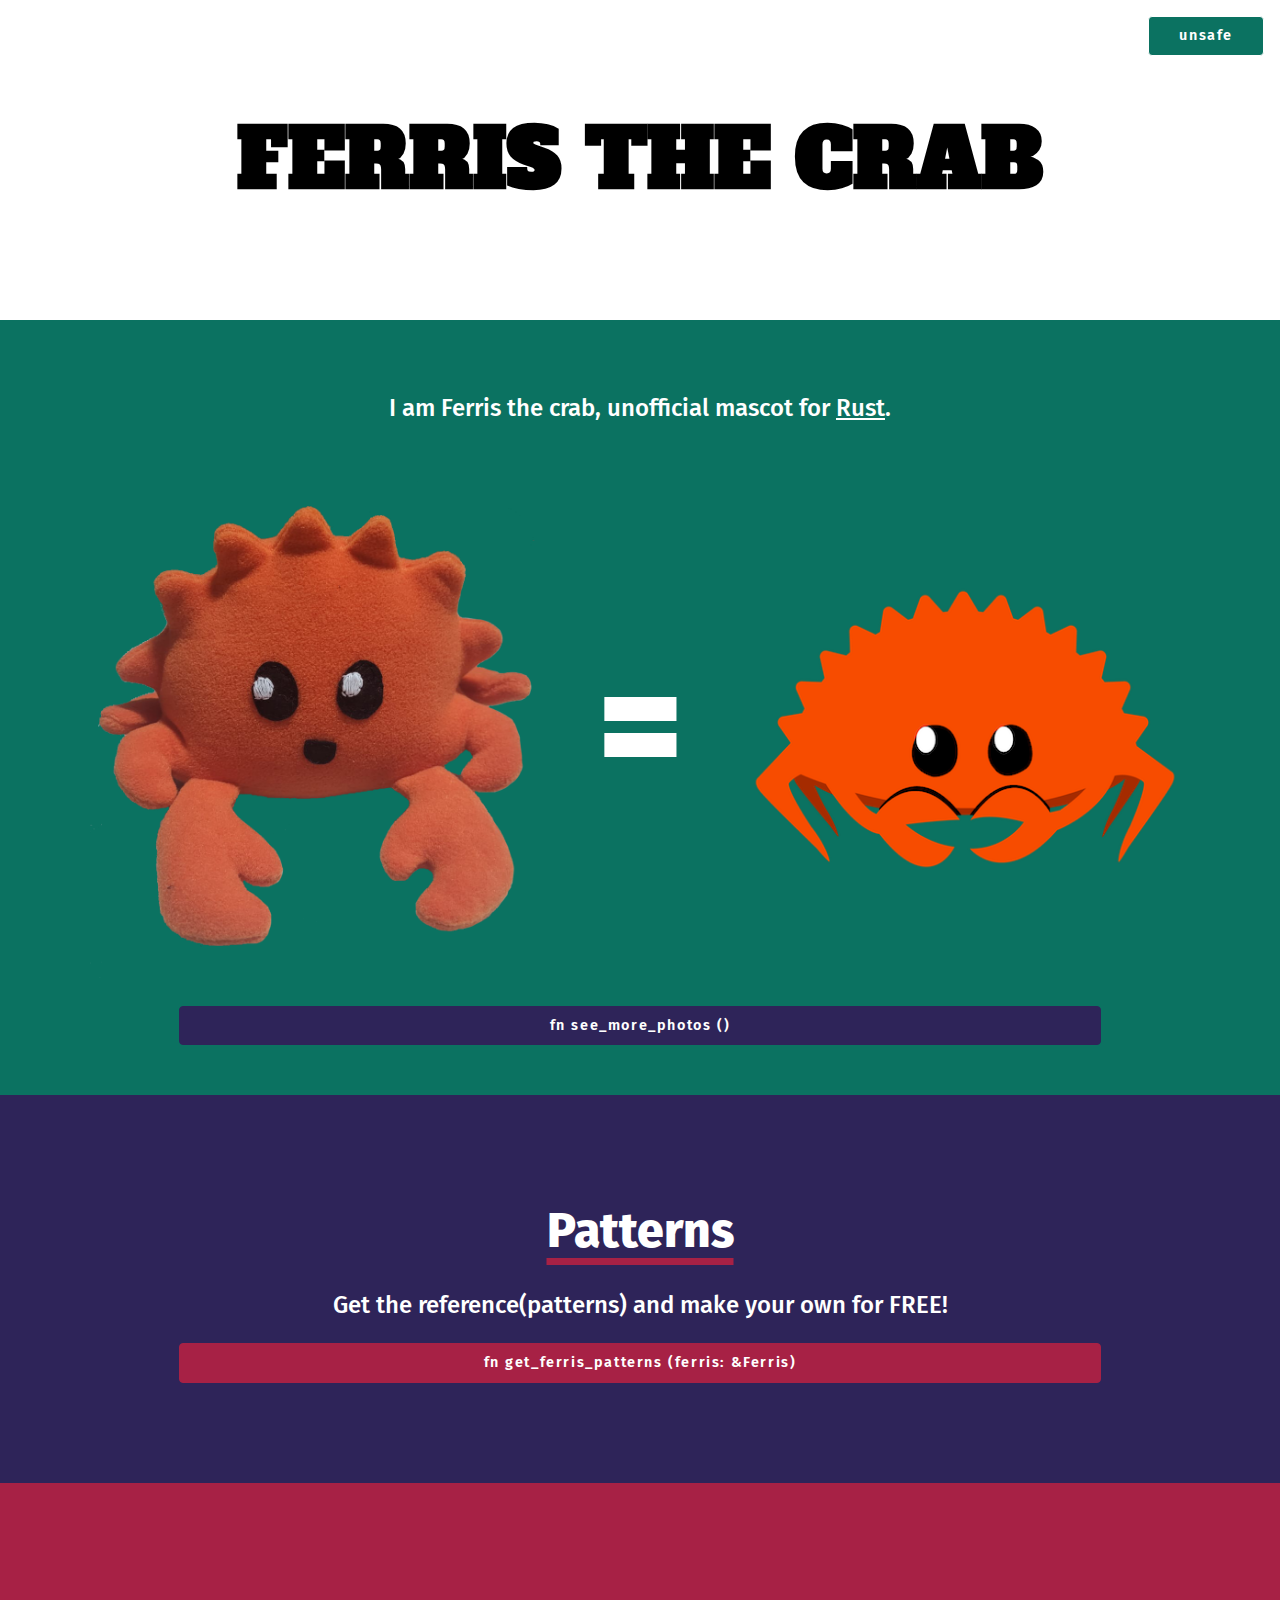
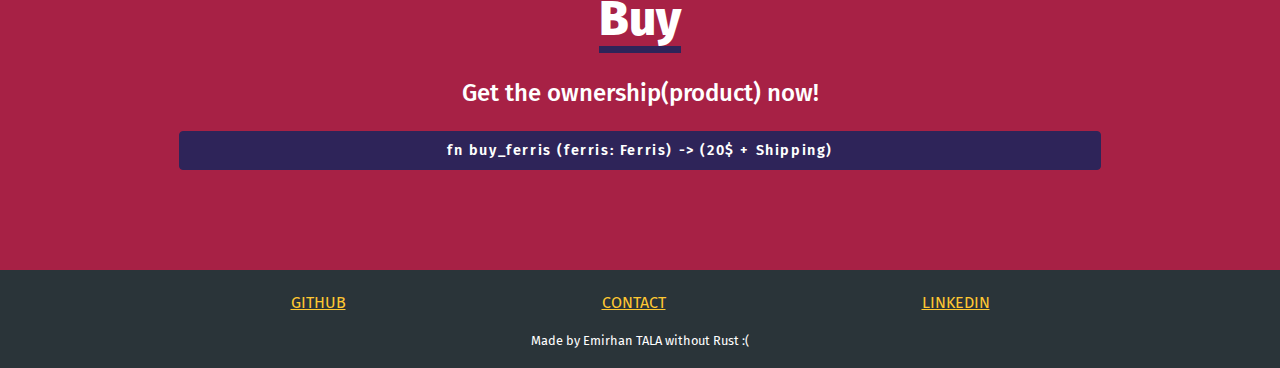
==== index.html @ 53e14c40 "init" ====
<!DOCTYPE html>
<html lang="en">
<head>
    <meta charset="UTF=8">
    <meta http-equiv="X-UA-Compatible" content="IE=edge">
    <meta name="viewport" content="width=device-width, initial-scale=1.0">
    <title>Ferris The Crab</title>
    <link rel="preconnect" href="https://fonts.googleapis.com">
    <link rel="preconnect" href="https://fonts.gstatic.com" crossorigin>
    <link href="https://fonts.googleapis.com/css2?family=Alfa+Slab+One&family=Fira+Sans:ital,wght@0,400;0,600;0,800;1,400&display=swap" rel="stylesheet">
    <link rel="stylesheet" href="source/style.css">
</head>
<body>
    <navbar>
        <div class="nav-list">
            <a href="donate.html" class="button green-btn nav-item">unsafe</a>
        </div>
      </navbar>
    <section class="white">
        <h1 class="header">FERRIS THE CRAB</h1>
    </section>
    <section class="green">
        <h2>I am Ferris the crab, unofficial mascot for <a class="rust-link" href="//www.rust-lang.org/">Rust</a>.</h2>
        <div class="pictures">
            <img class="picture" src="source/img/ferrispng.png">
            <p class="picture equals">=</p>
            <img class="picture" src="source/img/ferris.png">
        </div>
        <a href="photos.html" class="button purple-btn">fn see_more_photos ()</a>
    </section>
    <section class="purple">
        <h1 class="red-underline">Patterns</h1>
        <h2>Get the reference(patterns) and make your own for FREE!</h2>
        <a href="source/img/patterns.png" class="button red-btn">fn get_ferris_patterns (ferris: &Ferris)</a>
    </section>
    <section class="red">
        <h1 class="purple-underline">Buy</h1>
        <h2>Get the ownership(product) now!</h2>
        <a href="buy.html" class="button purple-btn">fn buy_ferris (ferris: Ferris) -> (20$ + Shipping)</a>
    </section>
    <section class="dark">
        <p><span class="footer"><a href="https://github.com/Emivvvvv" class="footer-text">GITHUB</a></span><span class="footer"><a href="mailto: emirhantala99ff99@gmail.com" class="footer-text">CONTACT</a></span><span class="footer"><a href="https://www.linkedin.com/in/emirhantala/" class="footer-text">LINKEDIN</a></span></p>
        <p class="footer-text-small">Made by Emirhan TALA without Rust :( </p>
    </section>
</body>

</html>
---- source/style.css ----
body {
    margin: 0;
    font-family: 'Fira Sans';
    color: white;
    background: #202731;
    text-align: center;
    line-height: 1.5;
}

section {
    position: relative;
    display: fex;
    flex-direction: column;
    align-items: center;
    padding: 100px 5vw;
}

h1 {
    text-decoration-line: underline;
    text-underline-position: under;
    font-weight: 800;
    font-size: 3rem;
    text-decoration-thickness: 7px;
    margin: 0;
    padding: 0;
}

h2 {
    font-weight: 500;
    font-size: 1.5rem;
}

a {
    color: white;
}

.nav-list{
    right: 0;
    position: fixed;
    background-color: white;
    margin:0;
    padding: 1rem 0;
    border-radius: 0.2rem;
    display: flex;
    flex-direction: row;
    flex-wrap: wrap;
    justify-content: flex-end;
    align-items: center;
    z-index: 1;
}

.nav-item{
    text-decoration: none;
    color: white;
    transition:all 200ms ease-in;
}
.nav-item a:hover{
    color: #F05454
}
.nav-item:first-child{
    margin-right: 1rem;
    margin-left: 1rem;
}

.pictures {
    display: flex;
    justify-content: center;
    align-items: center;
}

.equals {
    font-weight: 900;
    font-size: 10rem;
}

.picture {
    padding: 0 2vw;
    width: 450px;
}

.header {
    text-decoration-line: none;
    font-family: 'Alfa Slab One', cursive;
    font-size: 5em;
    color: black;
}

.rust-link {
    color: white;
}

.more-photos{
    width: 75%;
    padding: 20px;
}

.dark {
    background: #2a3439;
    padding: 5px 2vw;
    min-height: 20px;
    text-align: center;
}

.red {
    background: #a72145;
}

.purple-underline {
    text-decoration-color: #2e2459;
}

.purple {
    background: #2e2459;
    
}

.red-underline {
    text-decoration-color:#a72145;
}

.green {
    padding: 50px 5vw;
    background: #0b7261;
}

.white {
    background: white;
}

.button {
    display: inline-block;
    width: 80%;
    min-height: 38px;
    padding: 8px 30px;
    text-align: center;
    font-weight: 600;
    letter-spacing: 0.1rem;
    text-decoration: none;
    border-radius: 4px;
    border: 1px solid;
    cursor: pointer;
    box-sizing: border-box;
    font-size: 0.9em;
}

.red-btn {
    background-color: #a72145;
    border-color: #a72145;
    text-decoration: none;
}

.purple-btn {
    background-color: #2e2459;
    border-color: #2e2459;
    text-decoration: none;
}

.green-btn {
    background-color: #0b7261;
    border-color: #0b7261;
    text-decoration: none;
}

.red-btn:hover{
    border-color: white;
}

.purple-btn:hover {
    border-color: white;
}

.green-btn {
    border-color: white;
}

.footer {
    padding: 0px 10vw;
}

.footer-text {
    color: #ffc832;
    text-decoration: underline;
    cursor: pointer;
    transition: color 0.15s;
}

.footer-text:hover {
    color: rgb(255, 164, 28);
}

.footer-text-small {
    font-size: 0.8em;
}
.nav-item {
    display:flex;
}

@media only screen and (max-width: 1124px) {
    .picture {
        width: 350px;
    }
    .equals {
        font-weight: 800;
        font-size: 8rem;
    }
}

@media only screen and (max-width: 950px) {
    .picture {
        width: 300px;
    }
    .equals {
        font-weight: 700;
        font-size: 6rem;
    }
}

@media only screen and (max-width: 750px) {
    .picture {
        width: 200px;
    }
    .equals {
        font-weight: 500;
        font-size: 4rem;
    }
    .header {
        font-size: 4rem;
    }
    .nav-list {
        padding: 0.5rem 0;
    }
    .nav-item:first-child{
        margin-right: 0.75rem;
    }
    h1 {
        font-size: 2rem;
    }
    h2 {
        font-size: 1rem;
    }
}

@media only screen and (max-width: 450px) {
    .picture {
        width: 100px;
    }
    .header {
        font-size: 3rem;
    }
    .equals {
        font-weight: 500;
        font-size: 3rem;
    }
    .footer-text {
        font-size: 0.65rem;
        padding: 0 0.3vw;
    }
    .footer-text-small{
        font-size: 0.5rem;
    }
    .button {
        font-size: 0.75rem;
        min-height: 0;
    }
    .nav-item:first-child{
        margin-left: 0rem;
    }
    .green-btn{
        padding: 0.6rem 0.4rem 0.6rem 0.4rem;
    }
    .nav-list {
        padding-left: 0.70rem;
    }
    .footer {
        padding: 0 8vw;
    }
}
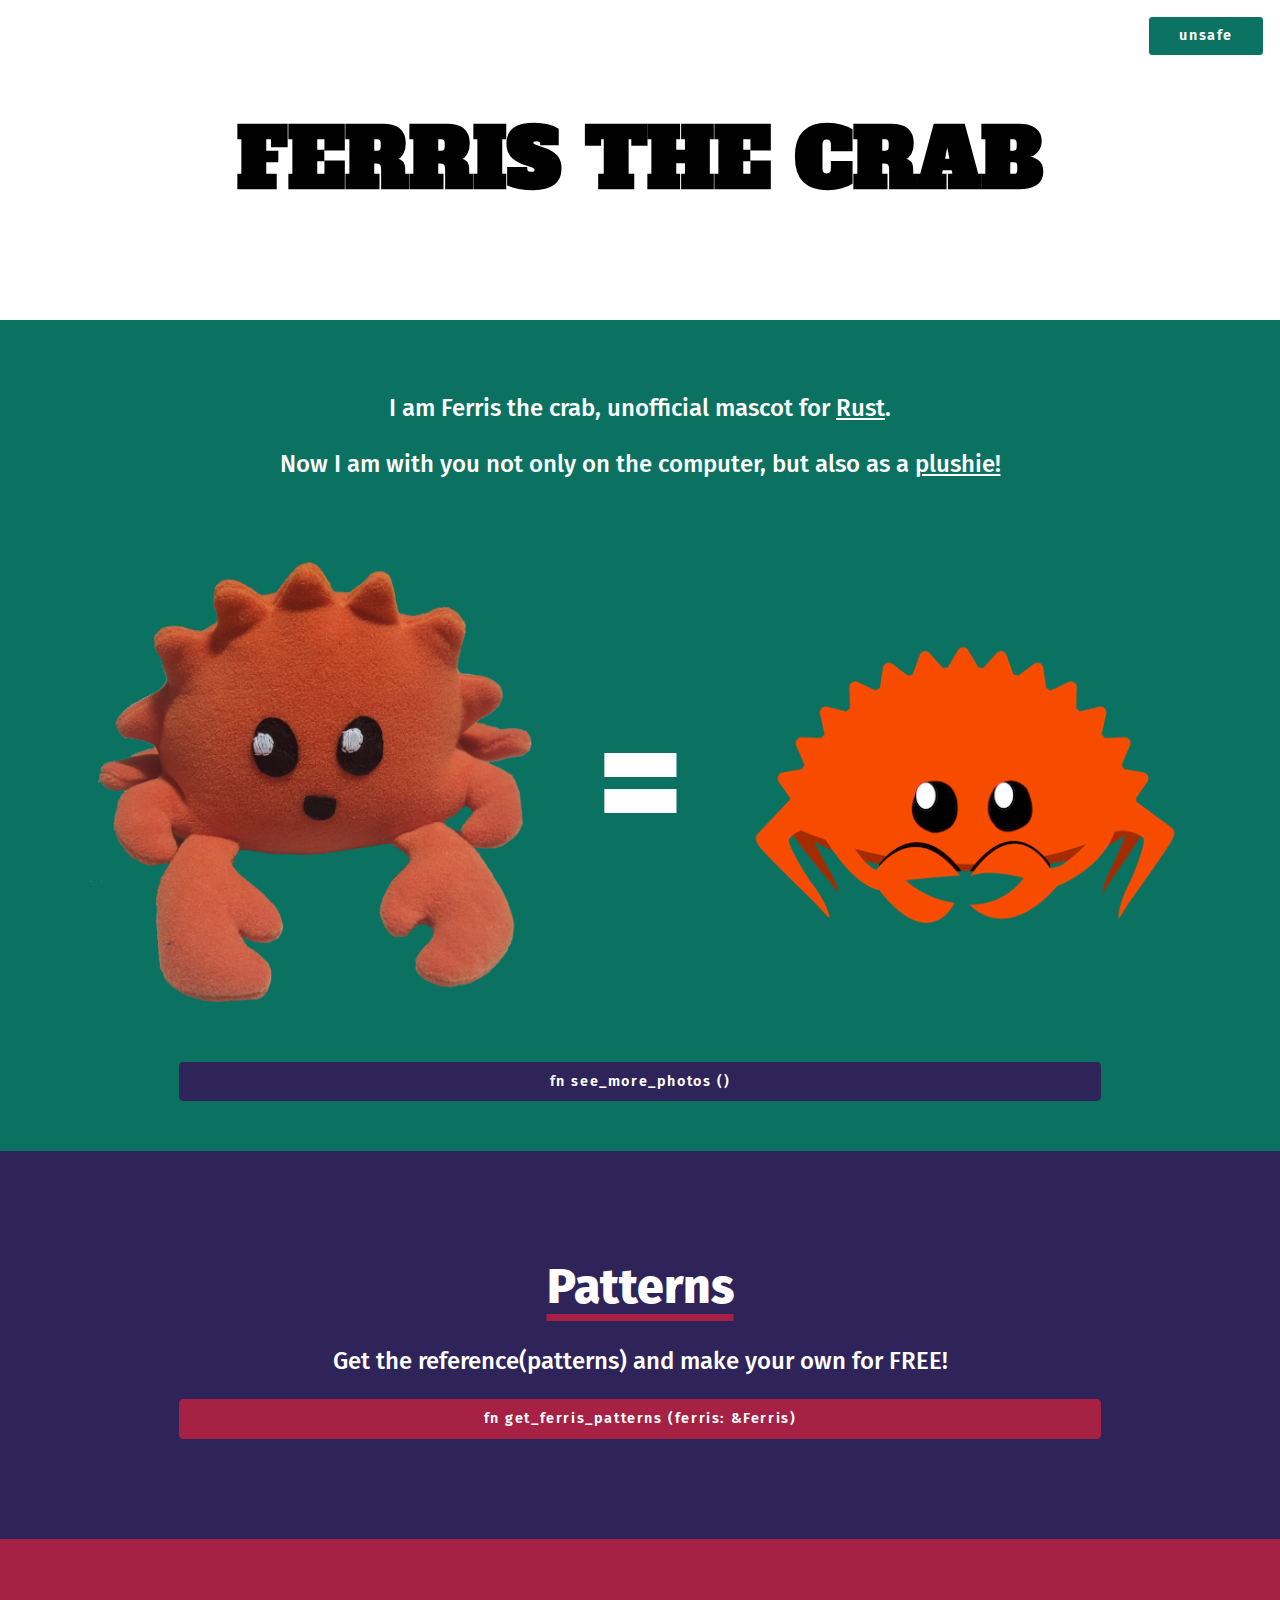
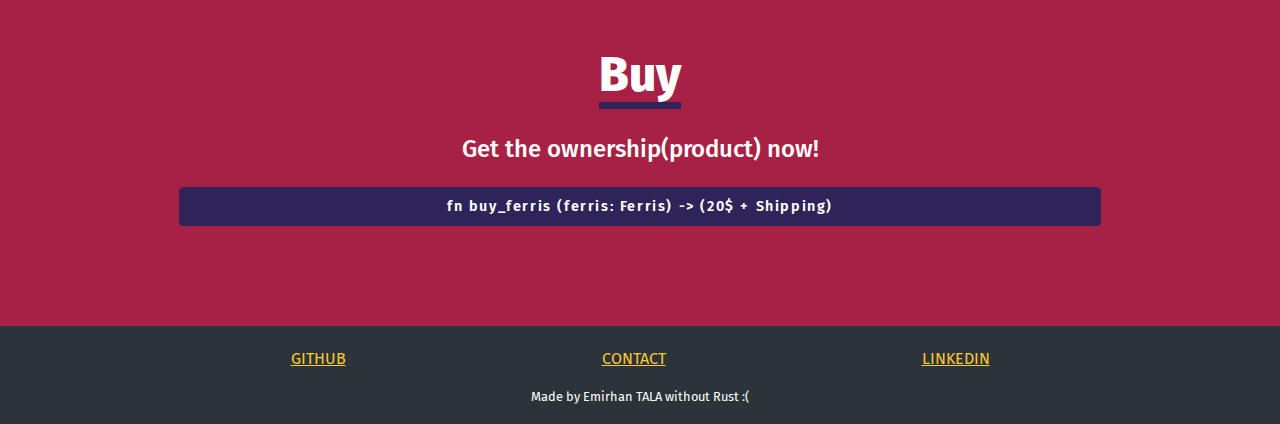
==== commit d490601f: "added reddit link" ====
--- a/index.html
+++ b/index.html
@@ -5,6 +5,7 @@
     <meta http-equiv="X-UA-Compatible" content="IE=edge">
     <meta name="viewport" content="width=device-width, initial-scale=1.0">
     <title>Ferris The Crab</title>
+    <link rel="icon" type="image/x-icon" href="/source/img/ferrispng.png">
     <link rel="preconnect" href="https://fonts.googleapis.com">
     <link rel="preconnect" href="https://fonts.gstatic.com" crossorigin>
     <link href="https://fonts.googleapis.com/css2?family=Alfa+Slab+One&family=Fira+Sans:ital,wght@0,400;0,600;0,800;1,400&display=swap" rel="stylesheet">
@@ -21,6 +22,7 @@
     </section>
     <section class="green">
         <h2>I am Ferris the crab, unofficial mascot for <a class="rust-link" href="//www.rust-lang.org/">Rust</a>.</h2>
+        <h2>Now I am with you not only on the computer, but also as a <a class="rust-link" href="https://www.reddit.com/r/rust/comments/10hzx0w/media_my_mom_made_this_ferris_and_i_love_him/">plushie!</a></h2>
         <div class="pictures">
             <img class="picture" src="source/img/ferrispng.png">
             <p class="picture equals">=</p>
--- a/source/style.css
+++ b/source/style.css
@@ -87,6 +87,12 @@
 
 .rust-link {
     color: white;
+    cursor: pointer;
+    transition: color 0.15s;
+}
+
+.rust-link:hover {
+    color: #f74c00;
 }
 
 .more-photos{
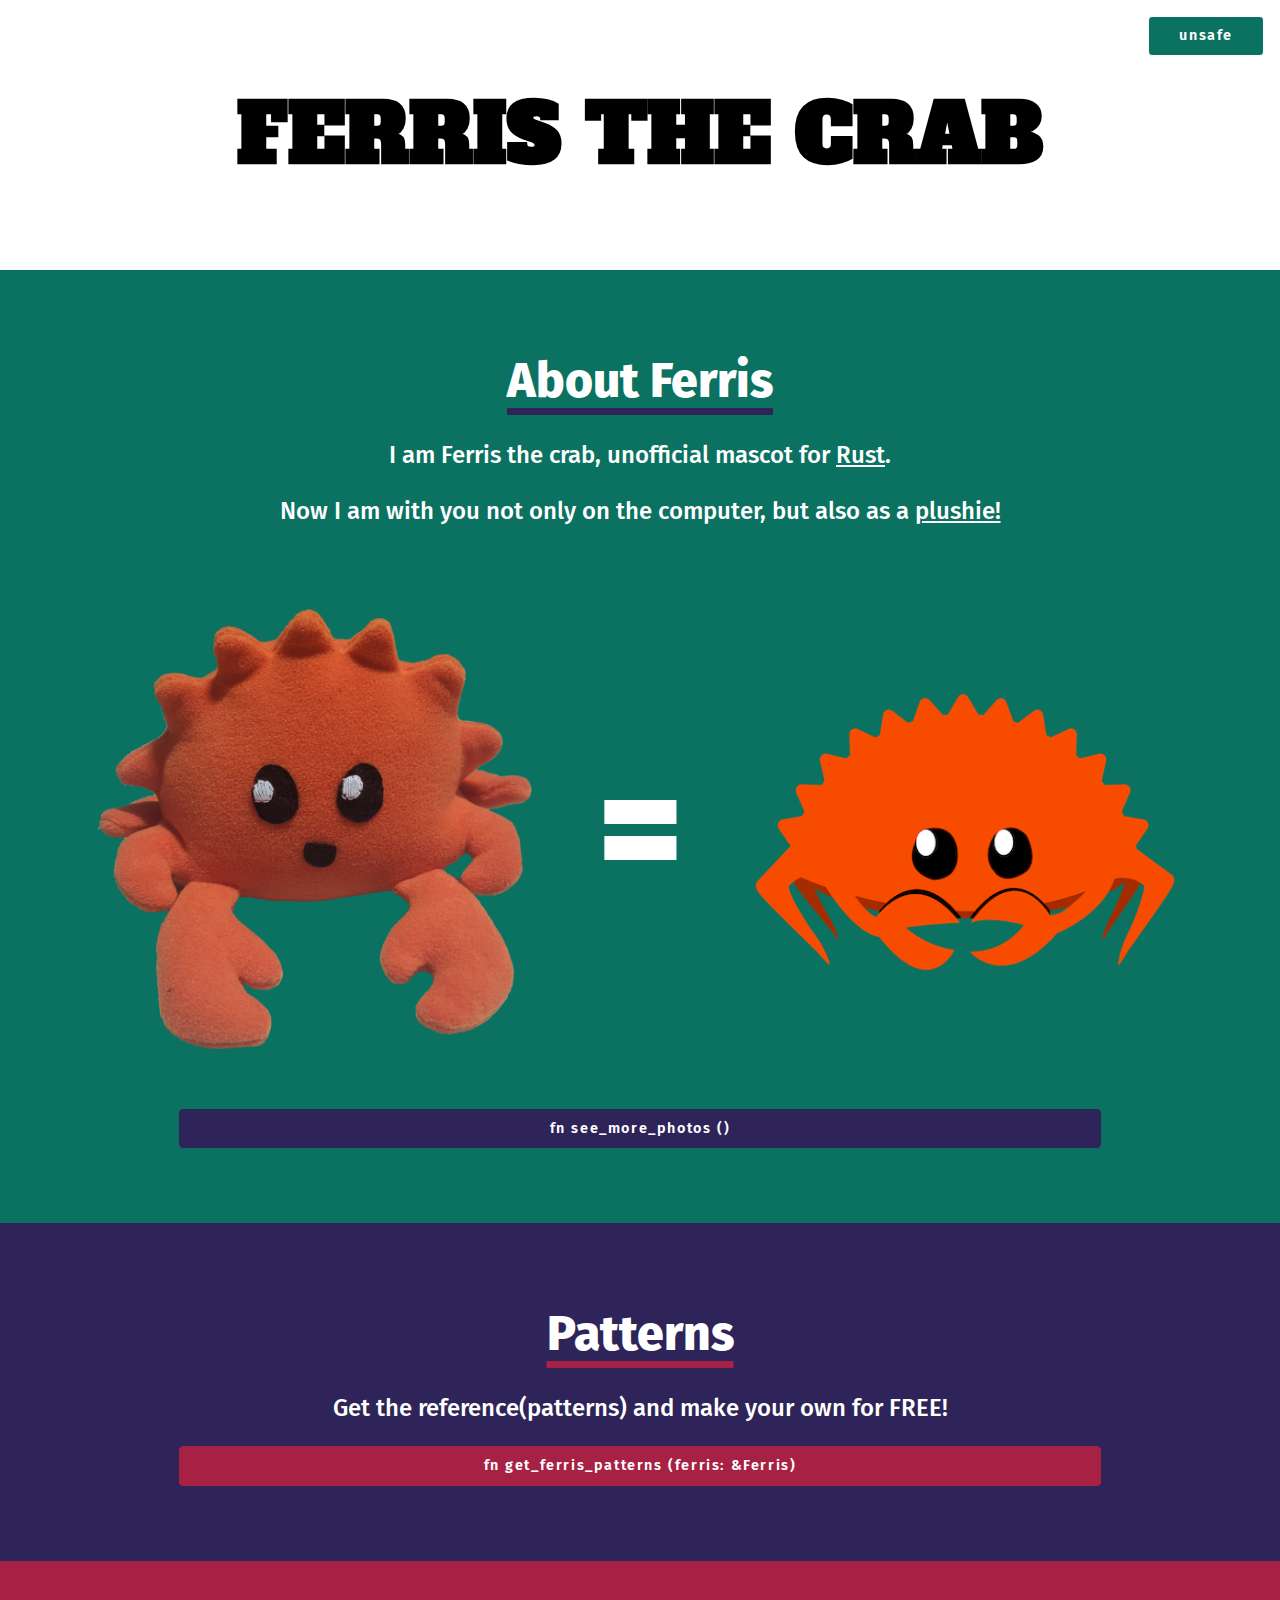
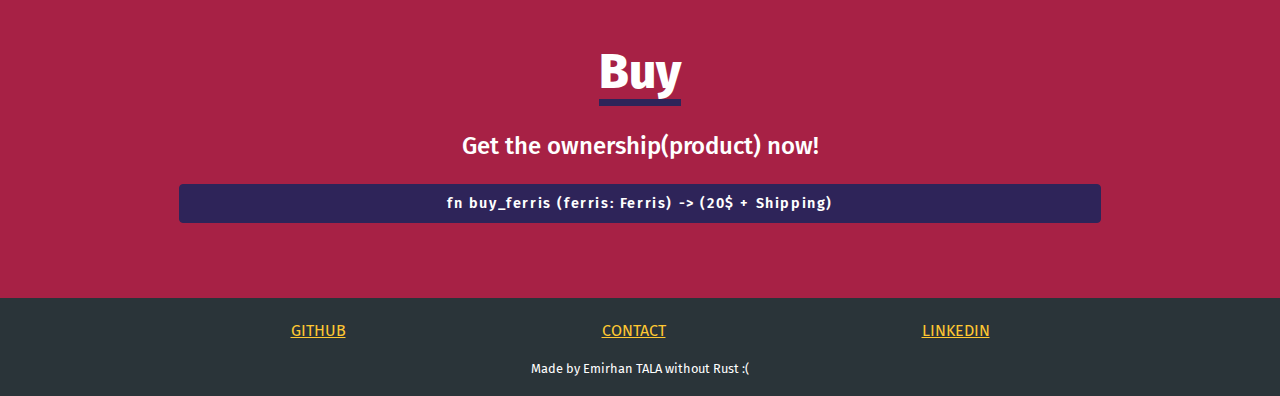
==== commit ce08d54e: "added new header to photos part" ====
--- a/index.html
+++ b/index.html
@@ -21,6 +21,7 @@
         <h1 class="header">FERRIS THE CRAB</h1>
     </section>
     <section class="green">
+        <h1 class="purple-underline">About Ferris</h1>
         <h2>I am Ferris the crab, unofficial mascot for <a class="rust-link" href="//www.rust-lang.org/">Rust</a>.</h2>
         <h2>Now I am with you not only on the computer, but also as a <a class="rust-link" href="https://www.reddit.com/r/rust/comments/10hzx0w/media_my_mom_made_this_ferris_and_i_love_him/">plushie!</a></h2>
         <div class="pictures">
--- a/source/style.css
+++ b/source/style.css
@@ -12,7 +12,7 @@
     display: fex;
     flex-direction: column;
     align-items: center;
-    padding: 100px 5vw;
+    padding: 75px 5vw;
 }
 
 h1 {
@@ -125,7 +125,7 @@
 }
 
 .green {
-    padding: 50px 5vw;
+    /* padding: 75px 25px; */
     background: #0b7261;
 }
 
@@ -246,9 +246,31 @@
     }
 }
 
+@media only screen and (max-width: 510px) {
+    .picture {
+        width: 150px;
+    }
+    .header {
+        font-size: 3.5rem;
+    }
+}
+
+@media only screen and (max-width: 485px) {
+    .footer-text {
+        font-size: 0.80rem;
+        padding: 0 0.3vw;
+    }
+    .footer-text-small{
+        font-size: 0.6rem;
+    }
+    .footer {
+        padding: 0 8vw;
+    }
+}
+
 @media only screen and (max-width: 450px) {
     .picture {
-        width: 100px;
+        width: 120px;
     }
     .header {
         font-size: 3rem;
@@ -264,6 +286,9 @@
     .footer-text-small{
         font-size: 0.5rem;
     }
+    .footer {
+        padding: 0 8vw;
+    }
     .button {
         font-size: 0.75rem;
         min-height: 0;
@@ -277,7 +302,9 @@
     .nav-list {
         padding-left: 0.70rem;
     }
-    .footer {
-        padding: 0 8vw;
+}
+@media only screen and (max-width: 340px) {
+    .picture {
+        width: 100px;
     }
 }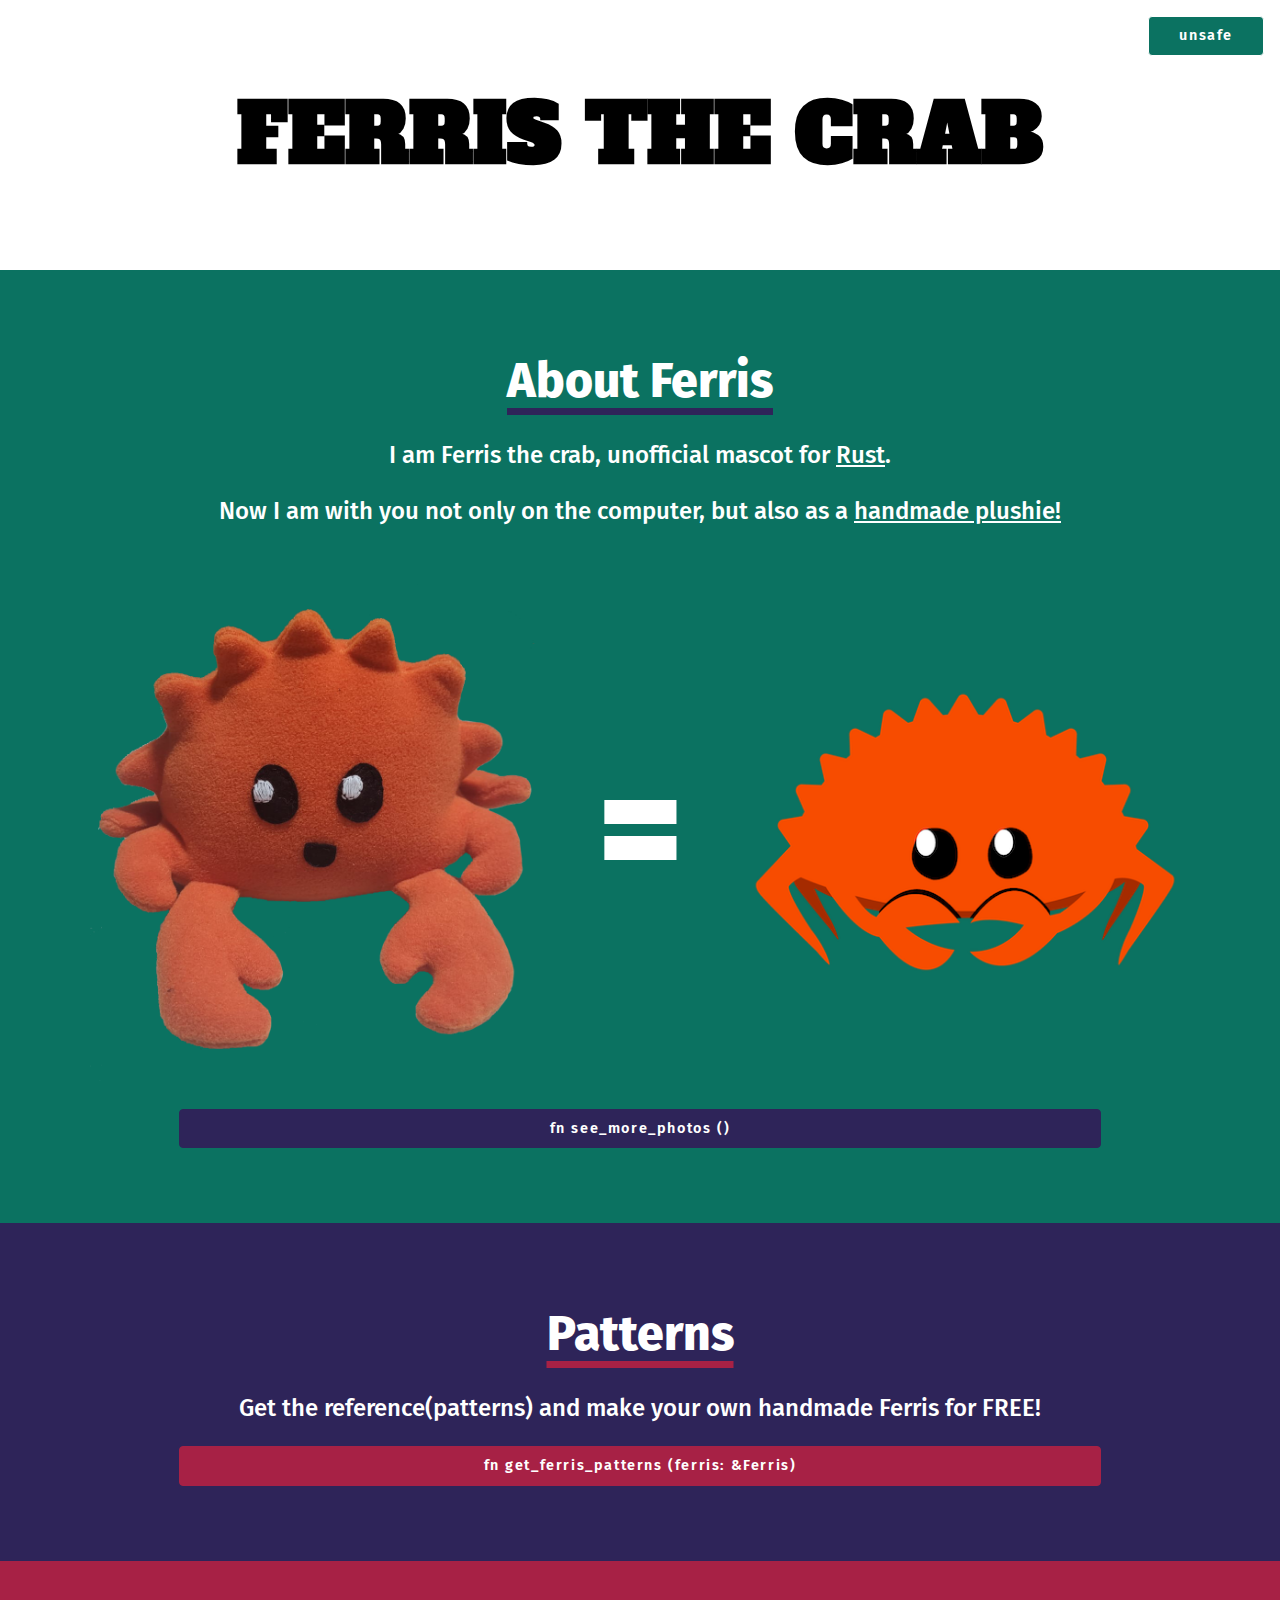
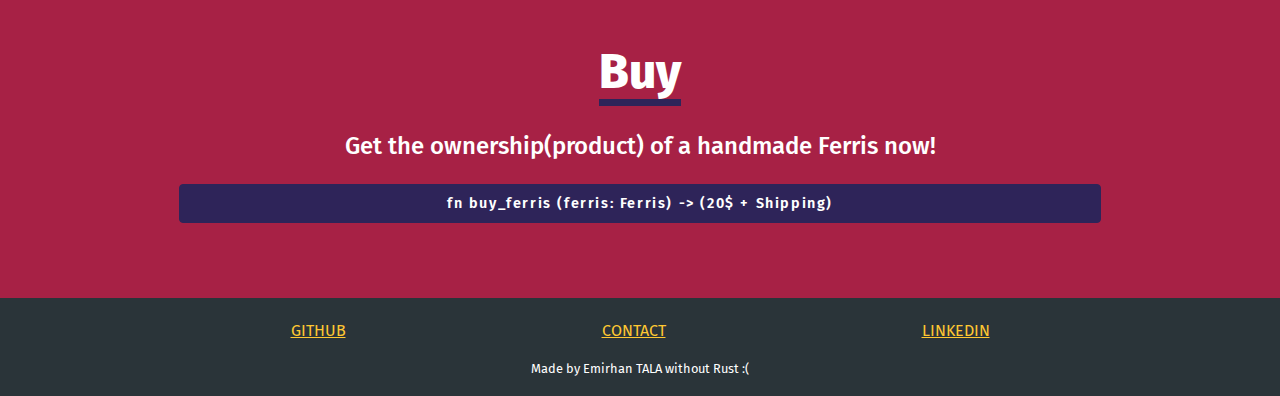
==== commit 8963b0f6: "little text modifications and updated shipping informations" ====
--- a/index.html
+++ b/index.html
@@ -23,7 +23,7 @@
     <section class="green">
         <h1 class="purple-underline">About Ferris</h1>
         <h2>I am Ferris the crab, unofficial mascot for <a class="rust-link" href="//www.rust-lang.org/">Rust</a>.</h2>
-        <h2>Now I am with you not only on the computer, but also as a <a class="rust-link" href="https://www.reddit.com/r/rust/comments/10hzx0w/media_my_mom_made_this_ferris_and_i_love_him/">plushie!</a></h2>
+        <h2>Now I am with you not only on the computer, but also as a <a class="rust-link" href="https://www.reddit.com/r/rust/comments/10hzx0w/media_my_mom_made_this_ferris_and_i_love_him/">handmade plushie!</a></h2>
         <div class="pictures">
             <img class="picture" src="source/img/ferrispng.png">
             <p class="picture equals">=</p>
@@ -33,12 +33,12 @@
     </section>
     <section class="purple">
         <h1 class="red-underline">Patterns</h1>
-        <h2>Get the reference(patterns) and make your own for FREE!</h2>
+        <h2>Get the reference(patterns) and make your own handmade Ferris for FREE!</h2>
         <a href="source/img/patterns.png" class="button red-btn">fn get_ferris_patterns (ferris: &Ferris)</a>
     </section>
     <section class="red">
         <h1 class="purple-underline">Buy</h1>
-        <h2>Get the ownership(product) now!</h2>
+        <h2>Get the ownership(product) of a handmade Ferris now!</h2>
         <a href="buy.html" class="button purple-btn">fn buy_ferris (ferris: Ferris) -> (20$ + Shipping)</a>
     </section>
     <section class="dark">
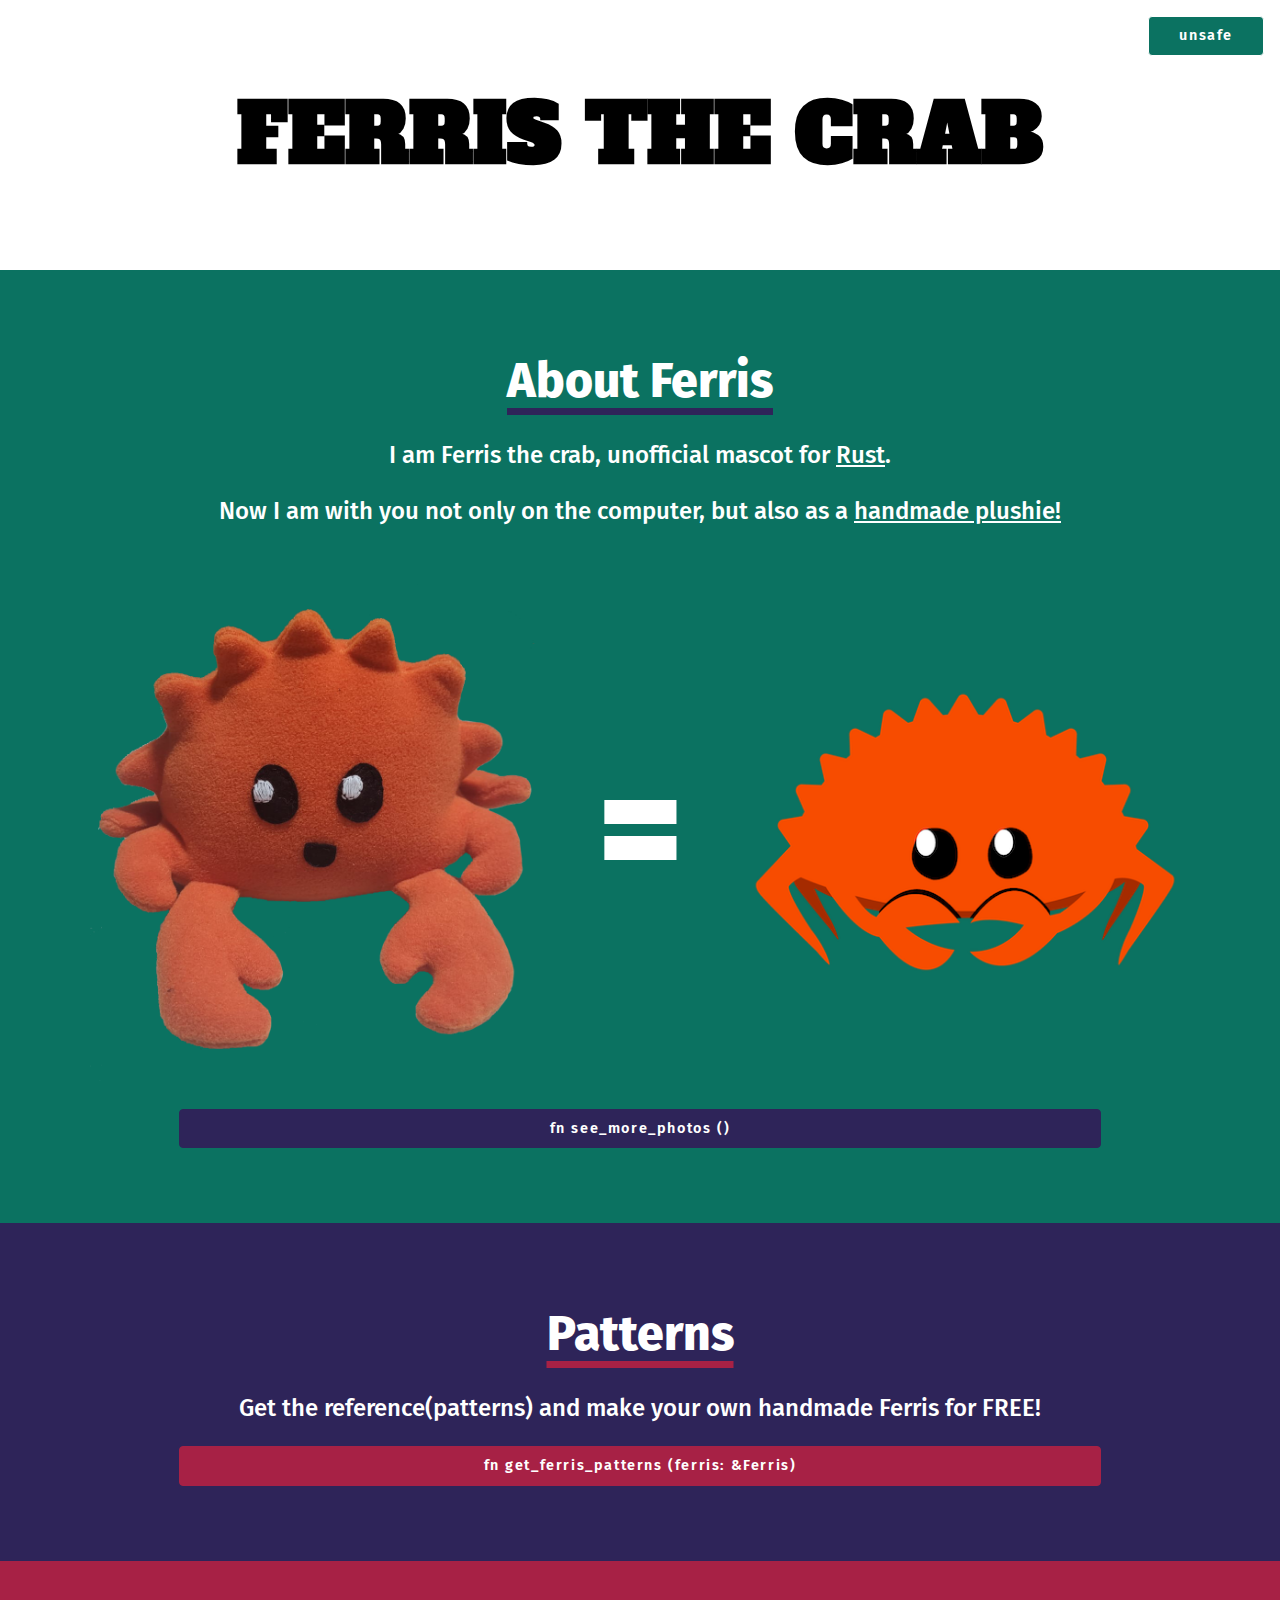
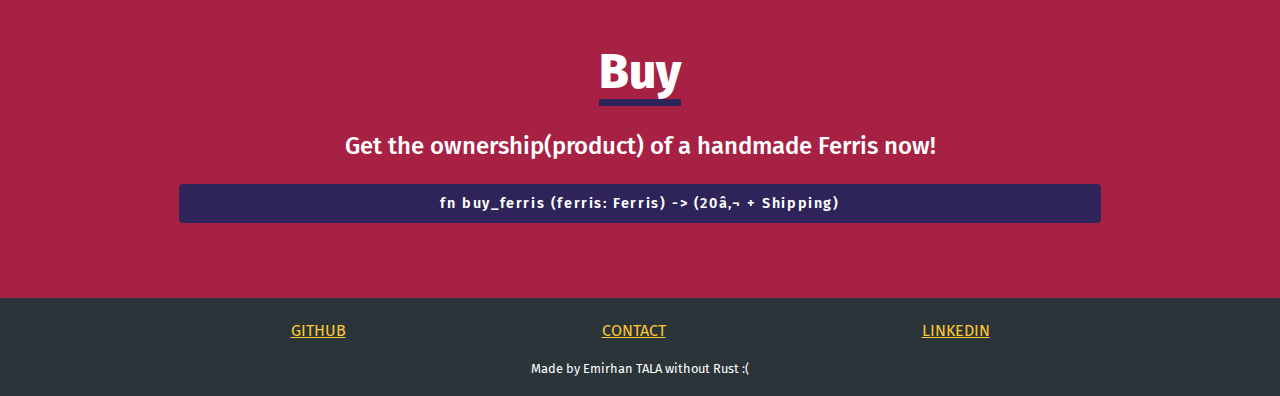
==== commit fa9e2a7a: "Update index.html" ====
--- a/index.html
+++ b/index.html
@@ -39,7 +39,7 @@
     <section class="red">
         <h1 class="purple-underline">Buy</h1>
         <h2>Get the ownership(product) of a handmade Ferris now!</h2>
-        <a href="buy.html" class="button purple-btn">fn buy_ferris (ferris: Ferris) -> (20$ + Shipping)</a>
+        <a href="buy.html" class="button purple-btn">fn buy_ferris (ferris: Ferris) -> (20€ + Shipping)</a>
     </section>
     <section class="dark">
         <p><span class="footer"><a href="https://github.com/Emivvvvv" class="footer-text">GITHUB</a></span><span class="footer"><a href="mailto: emirhantala99ff99@gmail.com" class="footer-text">CONTACT</a></span><span class="footer"><a href="https://www.linkedin.com/in/emirhantala/" class="footer-text">LINKEDIN</a></span></p>
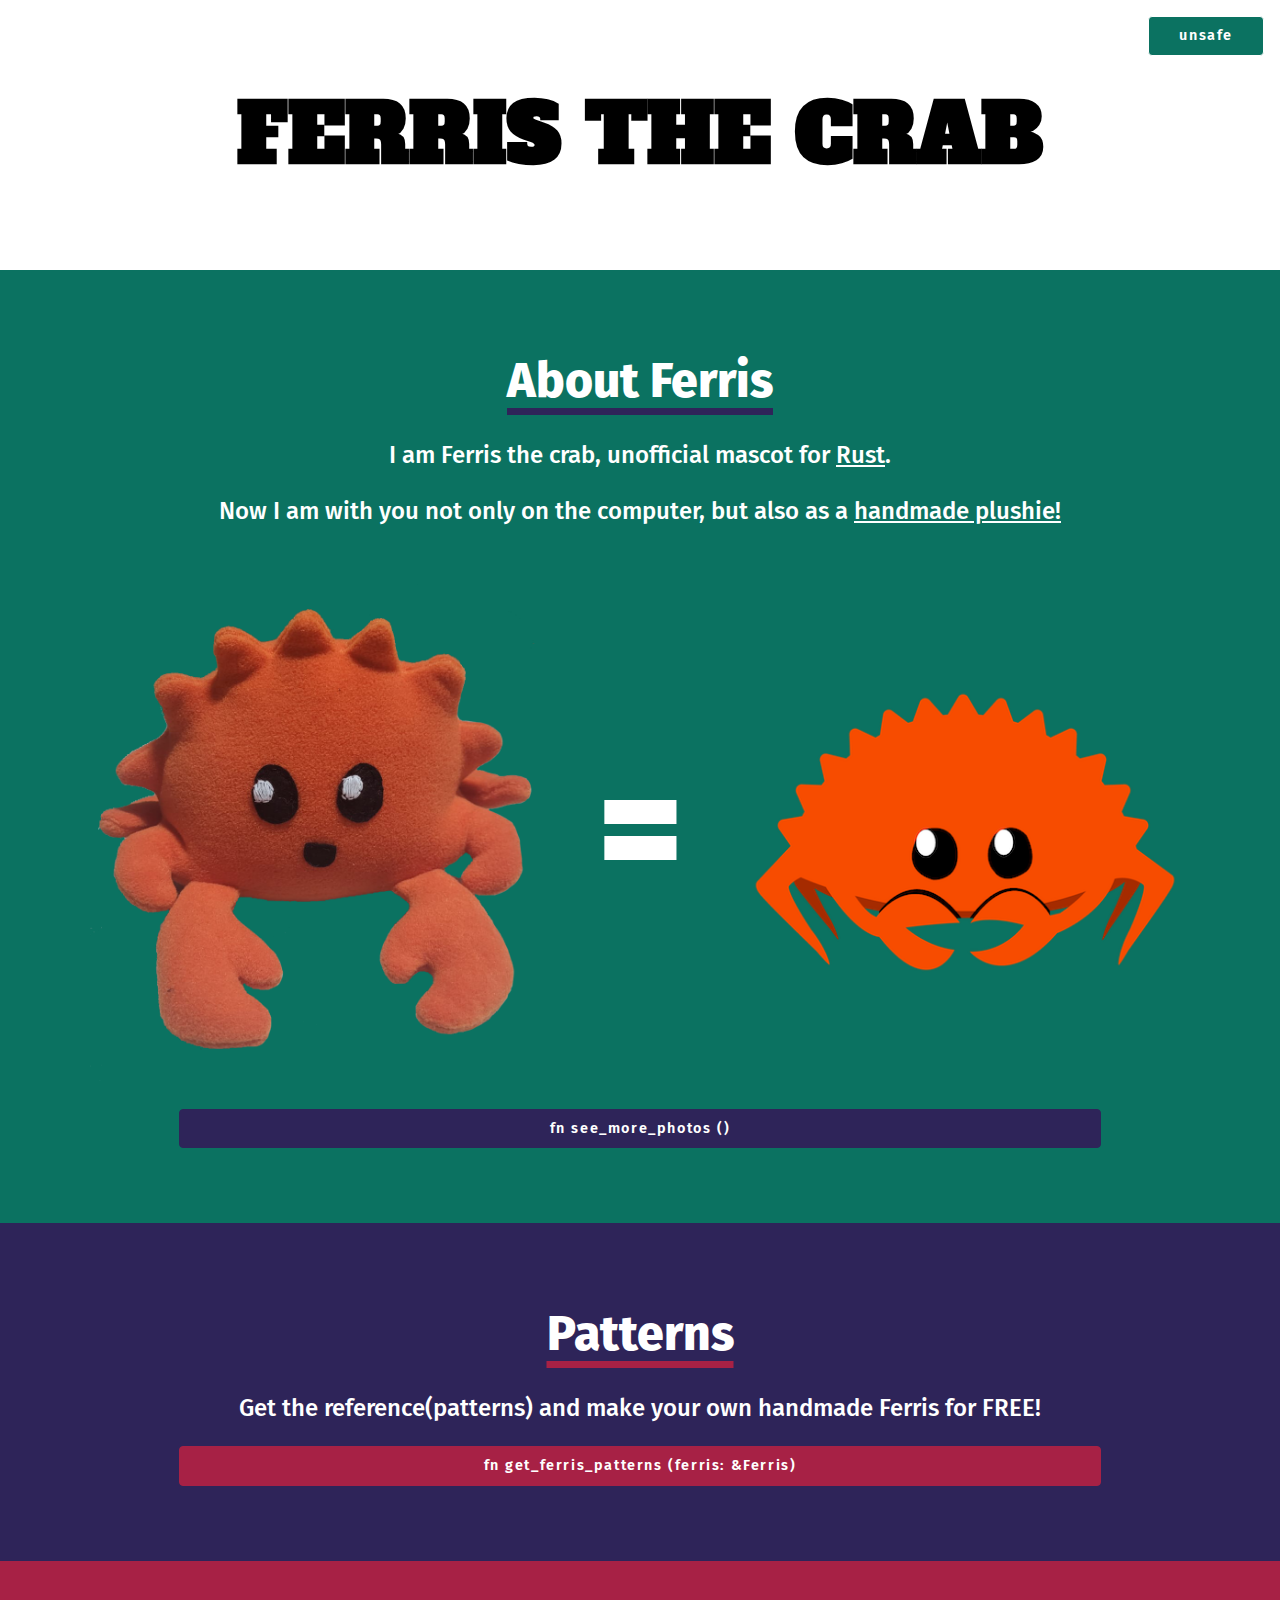
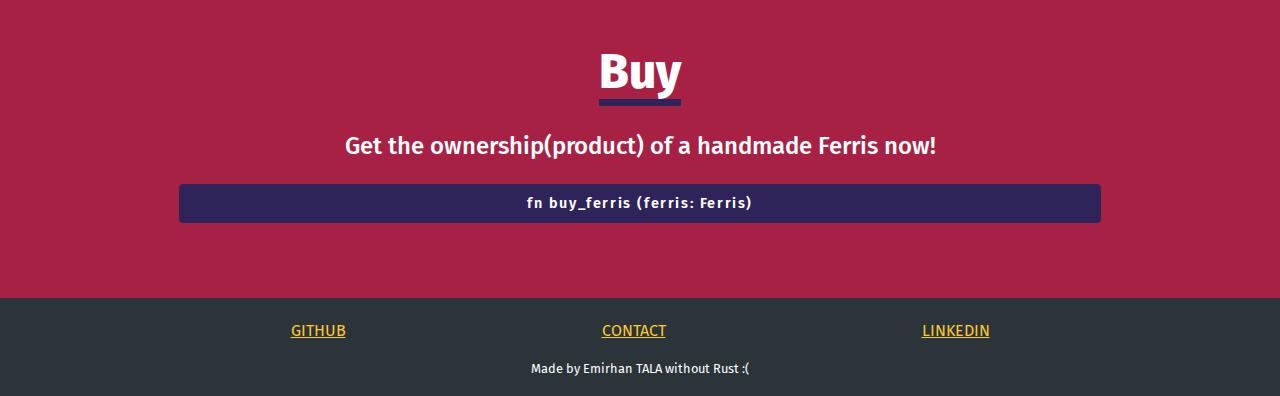
==== commit a990c210: "removed buying option" ====
--- a/index.html
+++ b/index.html
@@ -39,7 +39,7 @@
     <section class="red">
         <h1 class="purple-underline">Buy</h1>
         <h2>Get the ownership(product) of a handmade Ferris now!</h2>
-        <a href="buy.html" class="button purple-btn">fn buy_ferris (ferris: Ferris) -> (20€ + Shipping)</a>
+        <a href="buy.html" class="button purple-btn">fn buy_ferris (ferris: Ferris)</a>
     </section>
     <section class="dark">
         <p><span class="footer"><a href="https://github.com/Emivvvvv" class="footer-text">GITHUB</a></span><span class="footer"><a href="mailto: emirhantala99ff99@gmail.com" class="footer-text">CONTACT</a></span><span class="footer"><a href="https://www.linkedin.com/in/emirhantala/" class="footer-text">LINKEDIN</a></span></p>
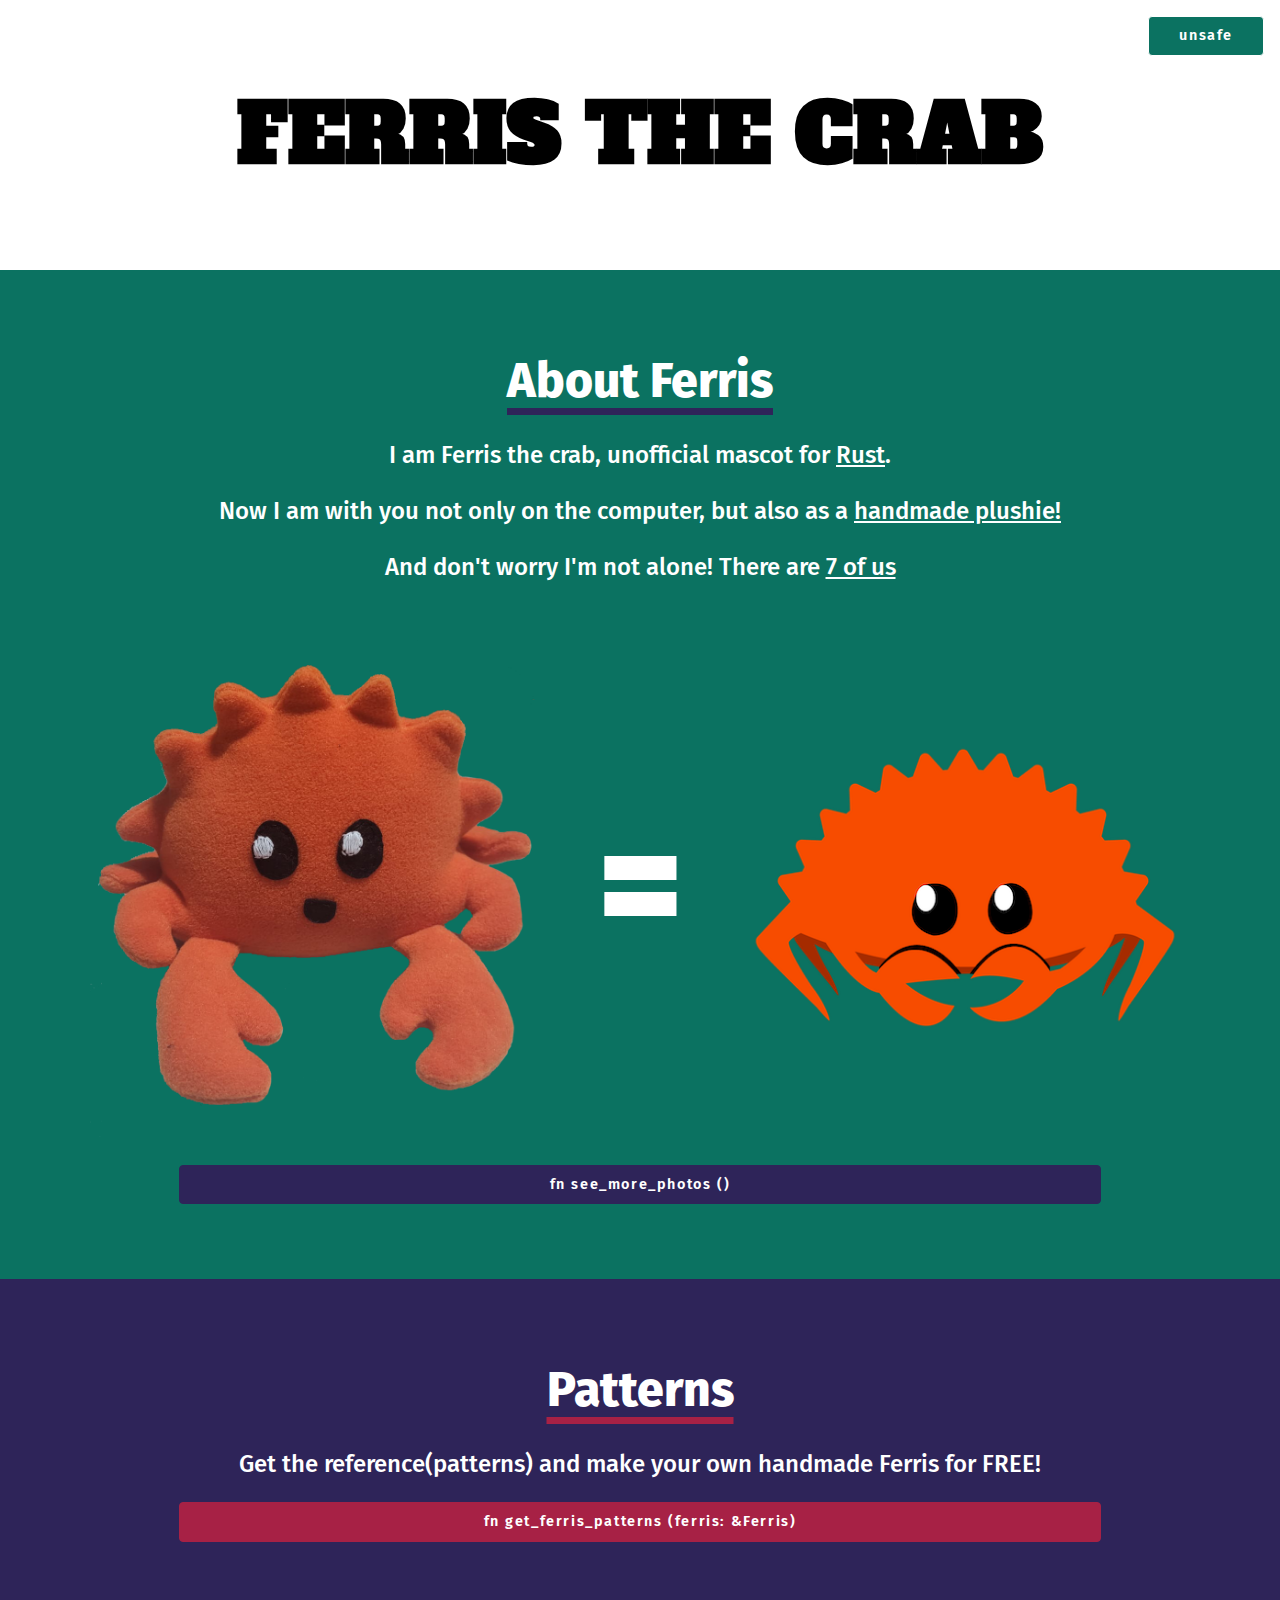
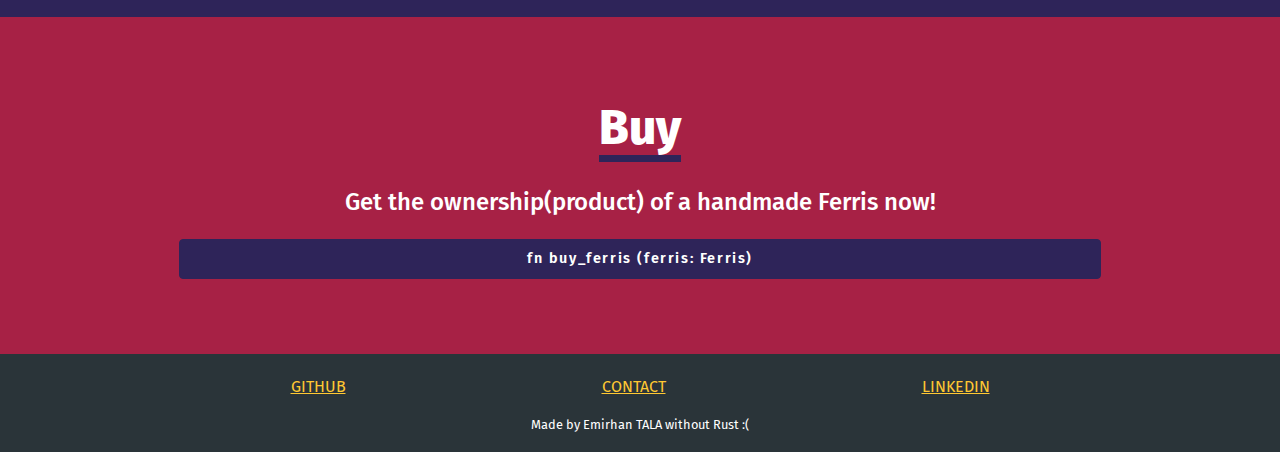
==== commit 4d995768: "reddit post link added" ====
--- a/index.html
+++ b/index.html
@@ -24,6 +24,7 @@
         <h1 class="purple-underline">About Ferris</h1>
         <h2>I am Ferris the crab, unofficial mascot for <a class="rust-link" href="//www.rust-lang.org/">Rust</a>.</h2>
         <h2>Now I am with you not only on the computer, but also as a <a class="rust-link" href="https://www.reddit.com/r/rust/comments/10hzx0w/media_my_mom_made_this_ferris_and_i_love_him/">handmade plushie!</a></h2>
+        <h2>And don't worry I'm not alone! There are <a class="rust-link" href="https://www.reddit.com/r/rust/comments/10n8u17/media_my_mom_made_a_ferris_army/">7 of us</a></h2>
         <div class="pictures">
             <img class="picture" src="source/img/ferrispng.png">
             <p class="picture equals">=</p>
